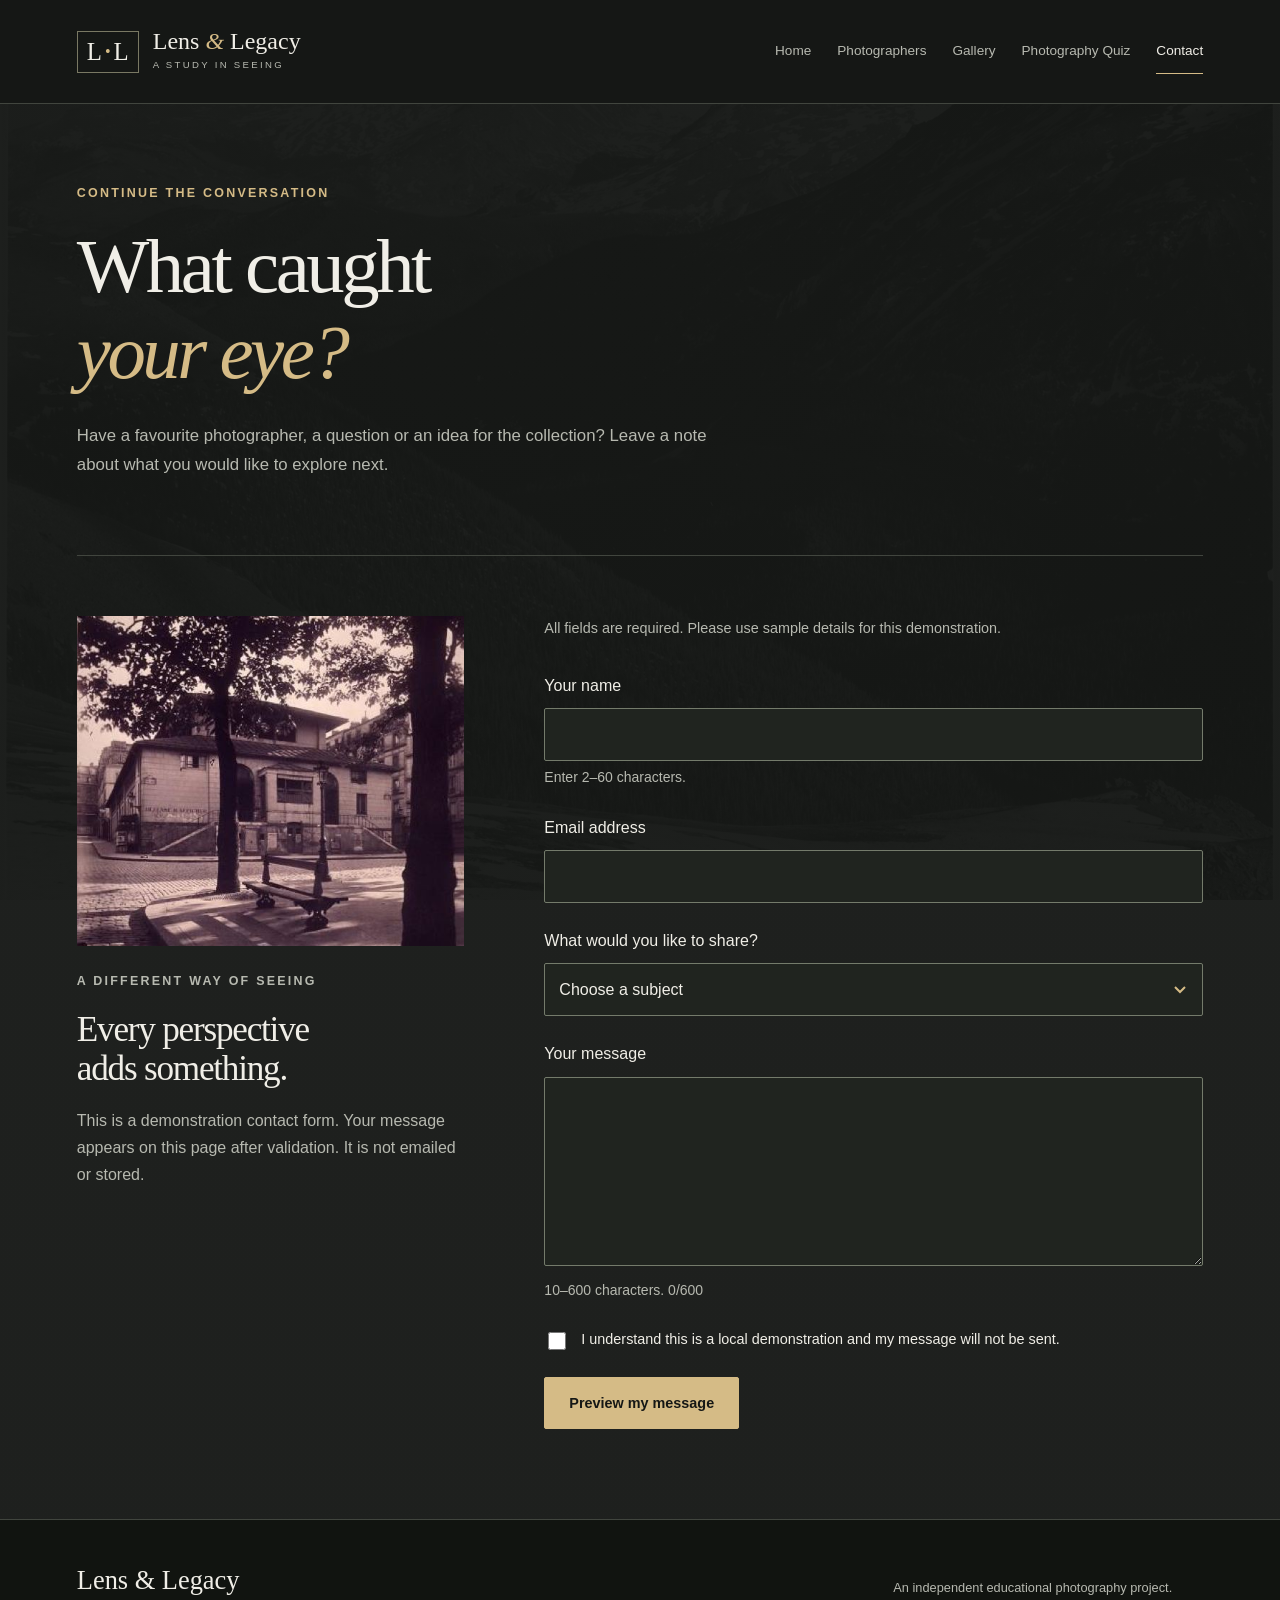
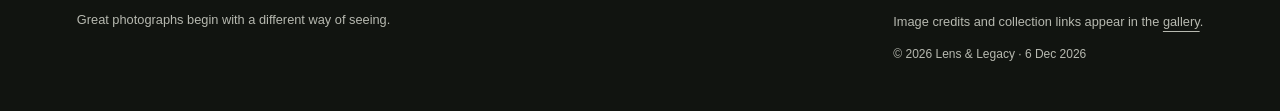
==== contact.html @ 567e3548 "Create working photography website version 1" ====
<!DOCTYPE html>
<html lang="en">
<head>
  <meta charset="UTF-8">
  <meta name="viewport" content="width=device-width, initial-scale=1.0">
  <meta name="description" content="Discover six influential photographers, explore their work and learn to look more closely with Lens and Legacy.">
  <title>Contact | Lens &amp; Legacy</title>
  <link rel="icon" href="images/favicon.svg" type="image/svg+xml">
  <link rel="stylesheet" href="css/styles.css">
  <script src="js/jquery-3.7.1.min.js" defer></script>
  <script src="js/script.js" defer></script>
</head>
<body>
<a class="skip-link" href="#main">Skip to main content</a>
<header class="site-header">
  <a class="brand" href="index.html" aria-label="Lens and Legacy home"><span class="brand-symbol" aria-hidden="true">L<span>•</span>L</span><span>Lens <i>&amp;</i> Legacy<small>A STUDY IN SEEING</small></span></a>
  <button class="menu-toggle" type="button" aria-expanded="false" aria-controls="navigation">Menu</button>
  <nav id="navigation" aria-label="Main navigation"><a href="index.html">Home</a><a href="photographers.html">Photographers</a><a href="gallery.html">Gallery</a><a href="quiz.html">Photography Quiz</a><a href="contact.html" class="active" aria-current="page">Contact</a></nav>
</header>
<main id="main"><section class="page-intro wrap"><p class="eyebrow">CONTINUE THE CONVERSATION</p><h1>What caught<br><em>your eye?</em></h1><p>Have a favourite photographer, a question or an idea for the collection? Leave a note about what you would like to explore next.</p></section><section class="wrap contact-layout"><aside class="contact-note"><img src="images/atget.jpg" alt="Historic buildings in Atget's photograph of the Marché des Patriarches" loading="lazy"><p class="eyebrow">A DIFFERENT WAY OF SEEING</p><h2>Every perspective<br>adds something.</h2><p>This is a demonstration contact form. Your message appears on this page after validation. It is not emailed or stored.</p></aside><div><form id="contact-form" novalidate><p class="form-note">All fields are required. Please use sample details for this demonstration.</p>
<div class="form-field"><label for="name">Your name</label><input id="name" name="name" type="text" autocomplete="name" maxlength="60" aria-describedby="name-help name-error" required><small id="name-help">Enter 2–60 characters.</small><span id="name-error" class="error"></span></div>
<div class="form-field"><label for="email">Email address</label><input id="email" name="email" type="email" autocomplete="email" maxlength="100" aria-describedby="email-error" required><span id="email-error" class="error"></span></div>
<div class="form-field"><label for="subject">What would you like to share?</label><select id="subject" name="subject" aria-describedby="subject-error" required><option value="">Choose a subject</option><option>Suggest a photographer</option><option>Ask about a photograph</option><option>Share feedback</option></select><span id="subject-error" class="error"></span></div>
<div class="form-field"><label for="message">Your message</label><textarea id="message" name="message" rows="6" maxlength="600" aria-describedby="message-help message-error" required></textarea><small id="message-help">10–600 characters. <span id="character-count">0</span>/600</small><span id="message-error" class="error"></span></div>
<div class="form-field"><label class="check-label"><input type="checkbox" id="consent" aria-describedby="consent-error" required> I understand this is a local demonstration and my message will not be sent.</label><span id="consent-error" class="error"></span></div>
<p id="contact-status" class="error" role="alert"></p><button class="button" type="submit">Preview my message</button></form><section id="contact-result" class="result-panel" tabindex="-1" aria-label="Message confirmation" hidden><p class="eyebrow">MESSAGE PREVIEW</p><h2>Thank you, <span id="result-name"></span>.</h2><p>Your details passed the form checks. This preview is visible only on this page; nothing has been sent.</p><dl><dt>Email</dt><dd id="result-email"></dd><dt>Subject</dt><dd id="result-subject"></dd><dt>Message</dt><dd id="result-message"></dd></dl><button id="edit-message" class="secondary-button" type="button">Edit my message</button></section></div></section></main>
<footer class="site-footer">
 <div><a class="footer-brand" href="index.html">Lens &amp; Legacy</a><p>Great photographs begin with a different way of seeing.</p></div>
 <div><p>An independent educational photography project.</p><p>Image credits and collection links appear in the <a href="gallery.html#credits">gallery</a>.</p><small>© 2026 Lens &amp; Legacy · <span id="current-date"></span></small></div>
</footer>
<noscript><p class="notice">Enable JavaScript to use gallery filters, the quiz and the contact form. Photographer biographies remain available below each profile.</p></noscript>
</body>
</html>
---- css/styles.css ----
/* Shared page foundations */
:root { --background:#151715; --panel:#1e211e; --text:#f0eee7; --muted:#b7b9b0; --gold:#d5bb86; --line:#41453e; }
* { box-sizing:border-box; }
html { scroll-behavior:smooth; scroll-padding-top:110px; }
body { margin:0; background:linear-gradient(#151715f5,#151715f5),url('../images/adams.jpg') center/cover fixed; color:var(--text); font:16px/1.7 Arial,Helvetica,sans-serif; }
a { color:inherit; text-underline-offset:5px; }
button,input,select,textarea { font:inherit; }
button,a,input,select,textarea { -webkit-tap-highlight-color:transparent; }
button { cursor:pointer; }
button:disabled { cursor:default; }
img { display:block; max-width:100%; }
h1,h2,h3,p,figure { margin:0; }
h1,h2,h3 { font-family:Georgia,'Times New Roman',serif; font-weight:400; line-height:1.12; }
h1 { font-size:clamp(3.1rem,6vw,6.2rem); letter-spacing:-.045em; }
h2 { font-size:clamp(2rem,3.2vw,3.2rem); letter-spacing:-.035em; }
h3 { font-size:1.8rem; }
em { font-weight:400; color:var(--gold); }
p { margin-bottom:1rem; }
.wrap { width:min(1240px,88%); margin-inline:auto; }
.section { padding:80px 0; }
.eyebrow { color:var(--gold); font-size:.78rem; letter-spacing:.18em; line-height:1.6; font-weight:bold; text-transform:uppercase; }
.muted,small,figcaption { color:var(--muted); }
small { font-size:.875rem; }
.skip-link { position:fixed; left:16px; top:-90px; background:var(--gold); color:#111; padding:12px 20px; z-index:100; }
.skip-link:focus { top:12px; }
:focus-visible { outline:3px solid var(--gold); outline-offset:5px; }
.button,.secondary-button { display:inline-block; padding:13px 24px; border:1px solid var(--gold); border-radius:2px; background:var(--gold); color:#151715; text-decoration:none; font-size:.9rem; font-weight:bold; transition:background .2s,transform .2s; }
.button:hover { background:#e7cfa3; transform:translateY(-2px); }
.secondary-button { background:transparent; color:var(--text); border-color:#777d70; }
.secondary-button:hover { background:#32372e; }
.button-row { display:flex; align-items:center; flex-wrap:wrap; gap:25px; margin-top:26px; }
.text-link,.text-button { font-size:.9rem; color:var(--text); text-decoration:underline; text-underline-offset:7px; }
.text-button { border:0; padding:5px 0; background:transparent; }
.text-link:hover,.text-button:hover { color:var(--gold); }
.notice { padding:24px; background:var(--panel); }
[hidden] { display:none !important; }
/* Header and consistent navigation */
.site-header { display:flex; align-items:center; justify-content:space-between; gap:24px; min-height:104px; padding:20px 6%; border-bottom:1px solid var(--line); background:#151715; }
.brand { display:flex; align-items:center; gap:14px; text-decoration:none; font:1.5rem Georgia,serif; white-space:nowrap; }
.brand i { color:var(--gold); }
.brand small { display:block; font: .6rem/2 Arial,sans-serif; letter-spacing:.24em; }
.brand-symbol { display:flex; align-items:center; font-size:1.55rem; border:1px solid #797863; padding:6px 9px; }
.brand-symbol span { color:var(--gold); font-size:1rem; padding:0 3px; }
nav { display:flex; gap:26px; align-items:center; }
nav a { color:var(--muted); font-size:.85rem; text-decoration:none; padding:10px 0; border-bottom:1px solid transparent; }
nav a:hover,nav a.active { color:var(--text); border-bottom-color:var(--gold); }
.menu-toggle { display:none; border:1px solid var(--line); color:var(--text); background:transparent; padding:8px 14px; }
/* Home exhibition hero */
.hero { min-height:660px; height:calc(100vh - 104px); max-height:900px; position:relative; display:flex; align-items:center; overflow:hidden; }
.hero-image { position:absolute; inset:0; background:linear-gradient(90deg,rgba(9,14,11,.88),rgba(9,14,11,.35) 65%,rgba(9,14,11,.08)),linear-gradient(0deg,#101610,transparent 45%),url('../images/adams.jpg') center 49%/cover; }
.hero-copy { position:relative; width:88%; max-width:1240px; margin:auto; padding:65px 0 100px; }
.hero-copy h1 { margin:24px 0; max-width:880px; text-shadow:0 2px 20px #0005; }
.hero-copy>p:not(.eyebrow) { color:#d8dbd2; font-size:1.02rem; }
.hero-caption { position:absolute; bottom:28px; left:6%; right:6%; display:flex; gap:20px; align-items:center; border-top:1px solid #a3ac9270; padding-top:18px; color:#d9ded3; font-size:.75rem; }
.hero-caption span:first-child { letter-spacing:.15em; }
.hero-caption a { margin-left:auto; }
.intro-strip { display:grid; grid-template-columns:1fr 1.5fr 1.45fr; gap:40px; padding:70px 0; border-bottom:1px solid var(--line); align-items:start; }
.intro-strip h2 { font-size:2.3rem; }
.intro-strip>p:last-child { color:var(--muted); margin:0; }
.section-heading { display:flex; align-items:end; justify-content:space-between; gap:25px; margin-bottom:38px; }
.section-heading h2 { font-size:2.6rem; }
.feature-grid { display:grid; grid-template-columns:repeat(3,1fr); gap:28px; }
.feature-card { text-decoration:none; }
.image-frame { overflow:hidden; background:#0b0c0b; margin-bottom:22px; }
.feature-card img { width:100%; height:360px; object-fit:cover; transition:transform .6s; }
.feature-card:hover img { transform:scale(1.035); }
.feature-card h3 { margin-bottom:12px; }
.feature-card p:not(.eyebrow) { color:var(--muted); }
.card-link { font-size:.84rem; border-bottom:1px solid #827454; padding-bottom:5px; }
.learning-banner { display:flex; justify-content:space-between; align-items:center; gap:30px; padding:48px; background:var(--panel); border-top:1px solid #7a7059; margin-bottom:90px; }
.learning-banner h2 { margin-bottom:15px; }
.learning-banner p:last-child { color:var(--muted); margin-bottom:0; }
.learning-banner .button { flex-shrink:0; }
/* Page introductions and biographies */
.page-intro { padding:80px 0 60px; border-bottom:1px solid var(--line); }
.page-intro h1 { margin:20px 0 26px; }
.page-intro>p:last-child { max-width:650px; color:var(--muted); font-size:1.05rem; }
.profiles { padding-bottom:60px; }
.profile { display:grid; grid-template-columns: .9fr 1.1fr; gap:70px; padding:70px 0; border-bottom:1px solid var(--line); scroll-margin-top:20px; }
.profile:nth-child(even) figure { order:2; }
.profile figure img { width:100%; height:460px; object-fit:contain; background:#101210; }
figcaption { font-size:.85rem; padding-top:12px; }
.profile-copy h2 { margin:15px 0 20px; }
.profile-copy>p:not(.eyebrow) { color:var(--muted); }
.profile-copy .standfirst { color:var(--text) !important; font-size:1.2rem; }
.story-details { margin-top:22px; padding:22px 0 0; border-top:1px solid var(--line); }
.story-details h3 { font-size:1.35rem; margin-bottom:12px; color:var(--gold); }
.story-details p { color:var(--muted); }
.story-details a { font-size:.8rem; }
/* Gallery and full photograph viewer */
.gallery-section { padding-top:36px; }
.filter-bar { display:flex; gap:12px; flex-wrap:wrap; margin-bottom:16px; }
.filter-button { background:transparent; color:var(--muted); border:1px solid #666d60; padding:8px 21px; border-radius:2px; font-size:.9rem; }
.filter-button.selected,.filter-button:hover { background:var(--gold); border-color:var(--gold); color:#111; }
#gallery-status { font-size:.85rem; }
.gallery-grid { display:grid; grid-template-columns:repeat(3,1fr); gap:45px 28px; margin-top:28px; }
.gallery-open { position:relative; width:100%; border:0; padding:0; background:#0c0e0c; overflow:hidden; }
.gallery-open img { width:100%; height:360px; object-fit:cover; transition:transform .5s; }
.gallery-open span { position:absolute; bottom:16px; left:16px; background:#131713e8; color:var(--text); padding:6px 12px; font-size:.8rem; }
.gallery-open:hover img { transform:scale(1.04); }
.gallery-item h2 { font-size:1.55rem; margin-bottom:10px; }
.gallery-item figcaption p { margin-bottom:8px; }
.credits { max-width:900px; margin-top:70px; border-top:1px solid var(--line); }
.credits h2 { margin-bottom:20px; }
.credits p,.credits li { color:var(--muted); font-size:.9rem; }
.credits li { padding-bottom:12px; }
dialog { background:#161916; color:var(--text); border:1px solid #737767; width:min(1100px,95vw); max-height:95vh; padding:22px; }
dialog::backdrop { background:#000e; }
.viewer-top { display:flex; justify-content:space-between; align-items:center; }
.viewer-top p { margin:0; color:var(--muted); font-size:.85rem; }
dialog button { background:transparent; color:var(--text); border:1px solid var(--line); padding:7px 15px; font-size:.85rem; }
#viewer-image { width:100%; height:65vh; object-fit:contain; margin:18px 0; }
.viewer-bottom { display:flex; justify-content:space-between; align-items:center; gap:20px; text-align:center; }
.viewer-bottom h2 { font-size:1.35rem; }
.viewer-bottom p,.viewer-bottom a { font-size:.8rem; margin:7px 0; }
/* Forms and quiz */
.quiz-layout,.contact-layout { display:grid; grid-template-columns:1fr 1.7fr; gap:80px; padding:60px 0 90px; }
.quiz-note,.contact-note { align-self:start; }
.quiz-note { padding:30px; background:var(--panel); border-top:2px solid var(--gold); }
.quiz-note h2,.contact-note h2 { font-size:2.2rem; margin:18px 0; }
.quiz-note p,.contact-note p { color:var(--muted); }
.quiz-note a { display:block; margin-top:25px; font-size:.9rem; }
.quiz-note button { display:block; margin-top:15px; }
fieldset { border:0; padding:0 0 30px; margin:0 0 34px; border-bottom:1px solid var(--line); min-width:0; }
legend { font:1.4rem/1.4 Georgia,serif; margin-bottom:18px; width:100%; }
.question-number { display:block; font: .75rem/2 Arial,sans-serif; text-transform:uppercase; letter-spacing:.12em; color:var(--gold); margin-bottom:8px; }
.answer-option { display:flex; align-items:center; gap:13px; padding:13px 17px; margin:10px 0; border:1px solid var(--line); background:#1c201b; cursor:pointer; }
.answer-option:has(input:checked) { border-color:var(--gold); background:#333326; }
input[type=radio],input[type=checkbox] { accent-color:var(--gold); width:18px; height:18px; flex-shrink:0; }
.answer-feedback { margin-top:15px; font-size:.9rem; color:var(--gold); }
.contact-note img { height:330px; width:100%; object-fit:cover; margin-bottom:26px; }
.form-note { color:var(--muted); font-size:.9rem; padding-bottom:15px; }
.form-field { margin-bottom:24px; }
.form-field>label { display:block; margin-bottom:9px; }
input[type=text],input[type=email],select,textarea { width:100%; background:#20241f; color:var(--text); border:1px solid #747b6b; border-radius:2px; padding:12px 14px; }
select { appearance:none; background-image:url("data:image/svg+xml,%3Csvg xmlns='http://www.w3.org/2000/svg' width='16' height='12'%3E%3Cpath d='m3 3 5 5 5-5' fill='none' stroke='%23d5bb86' stroke-width='2'/%3E%3C/svg%3E"); background-position:right 14px center; background-repeat:no-repeat; padding-right:40px; }
textarea { resize:vertical; min-height:160px; }
.form-field small { display:block; margin-top:5px; }
.check-label { display:flex !important; align-items:start; gap:12px; font-size:.9rem; }
.check-label input { margin-top:5px; }
.error { display:block; color:#ffb6a6; font-size:.9rem; margin-top:6px; }
[aria-invalid=true] { border-color:#ffb6a6 !important; }
.result-panel { background:var(--panel); border:1px solid #827454; padding:30px; margin-top:30px; }
.result-panel h2 { margin-bottom:18px; }
.result-panel p { color:var(--muted); }
.score { color:var(--gold) !important; font:3.8rem Georgia,serif; }
dt { color:var(--gold); margin-top:15px; font-size:.85rem; }
dd { margin:5px 0 20px; white-space:pre-wrap; overflow-wrap:anywhere; }
.site-footer { padding:45px 6%; display:flex; justify-content:space-between; gap:40px; border-top:1px solid var(--line); background:#111410; }
.footer-brand { font:1.65rem Georgia,serif; text-decoration:none; }
.site-footer p { font-size:.8rem; color:var(--muted); margin-top:12px; margin-bottom:6px; }
.site-footer small { font-size:.75rem; }
/* Smaller screens */
@media(max-width:1000px) {
 .site-header { flex-wrap:wrap; }
 nav { gap:20px; }
 .brand { font-size:1.25rem; }
 .intro-strip { grid-template-columns:1fr 1fr; }
 .intro-strip>.eyebrow { grid-column:1/-1; }
 .profile { gap:35px; }
 .feature-card img,.gallery-open img { height:290px; }
 .quiz-layout,.contact-layout { gap:35px; }
}
@media(max-width:720px) {
 .site-header { min-height:90px; padding:18px 6%; }
 .menu-toggle { display:block; }
 nav { width:100%; flex-wrap:wrap; gap:5px 22px; }
 .js-menu nav { display:none; }
 .js-menu nav.is-open { display:flex; }
 .hero { min-height:650px; height:auto; }
 .hero-copy { padding:80px 0 150px; }
 .hero-copy h1 { font-size:3.6rem; }
 .hero-image { background-position:60% center; }
 .hero-caption { flex-wrap:wrap; gap:6px 16px; }
 .hero-caption span:nth-child(2) { width:100%; }
 .hero-caption a { margin-left:0; }
 .intro-strip,.feature-grid,.gallery-grid,.profile,.quiz-layout,.contact-layout { grid-template-columns:1fr; }
 .intro-strip { padding:45px 0; gap:20px; }
 .section { padding:50px 0; }
 .section-heading,.learning-banner { align-items:start; flex-direction:column; }
 .section-heading h2 { font-size:2.1rem; }
 .feature-grid { gap:40px; }
 .feature-card img { height:390px; }
 .learning-banner { padding:30px; margin-bottom:55px; }
 .page-intro { padding:50px 0 35px; }
 .page-intro h1 { font-size:3.2rem; }
 .profile { padding:40px 0; gap:28px; }
 .profile:nth-child(even) figure { order:0; }
 .profile figure img { height:370px; }
 .gallery-grid { gap:35px; }
 .gallery-open img { height:420px; }
 .credits { margin-top:45px; }
 .viewer-bottom { flex-wrap:wrap; }
 .viewer-bottom>div { order:-1; width:100%; }
 #viewer-image { height:52vh; }
 .quiz-layout,.contact-layout { padding:35px 0 60px; }
 .site-footer { flex-direction:column; gap:24px; }
}
@media(prefers-reduced-motion:reduce) {
 html { scroll-behavior:auto; }
 *,*::before,*::after { animation:none !important; transition:none !important; }
}
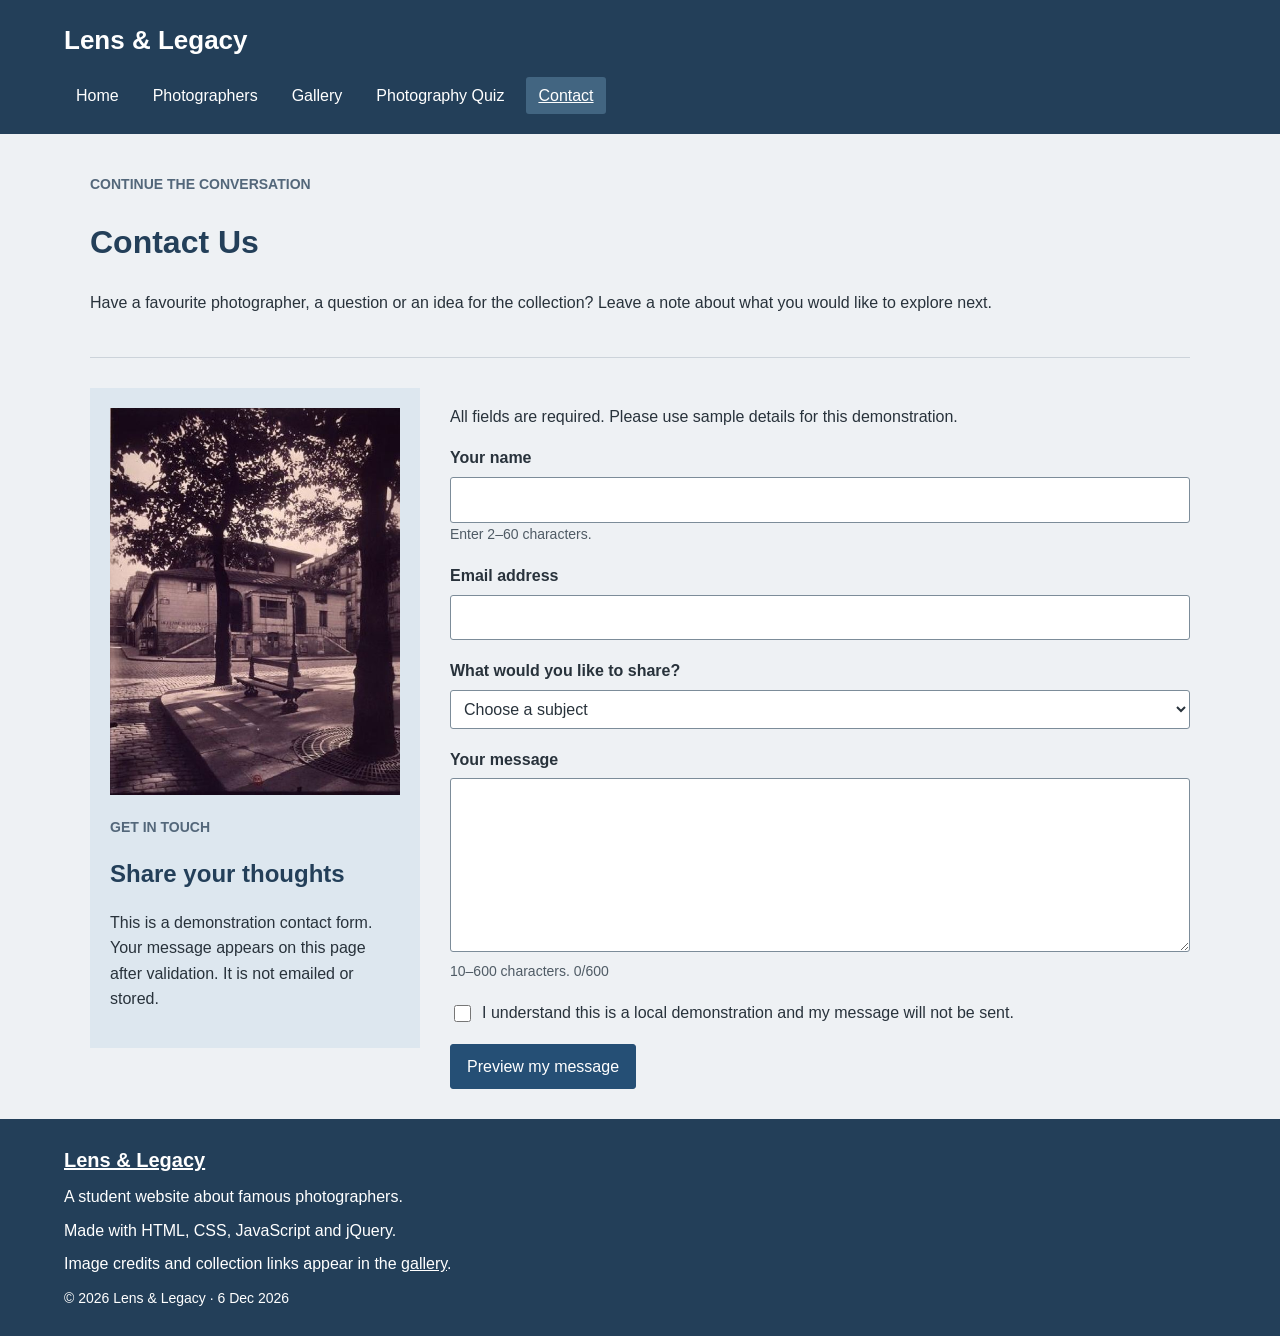
==== commit 7e361163: "Simplify layout and gallery for beginner coursework" ====
--- a/contact.html
+++ b/contact.html
@@ -13,21 +13,56 @@
 <body>
 <a class="skip-link" href="#main">Skip to main content</a>
 <header class="site-header">
-  <a class="brand" href="index.html" aria-label="Lens and Legacy home"><span class="brand-symbol" aria-hidden="true">L<span>•</span>L</span><span>Lens <i>&amp;</i> Legacy<small>A STUDY IN SEEING</small></span></a>
-  <button class="menu-toggle" type="button" aria-expanded="false" aria-controls="navigation">Menu</button>
+  <a class="brand" href="index.html" aria-label="Lens and Legacy home"><span>Lens <i>&amp;</i> Legacy</span></a>
   <nav id="navigation" aria-label="Main navigation"><a href="index.html">Home</a><a href="photographers.html">Photographers</a><a href="gallery.html">Gallery</a><a href="quiz.html">Photography Quiz</a><a href="contact.html" class="active" aria-current="page">Contact</a></nav>
 </header>
-<main id="main"><section class="page-intro wrap"><p class="eyebrow">CONTINUE THE CONVERSATION</p><h1>What caught<br><em>your eye?</em></h1><p>Have a favourite photographer, a question or an idea for the collection? Leave a note about what you would like to explore next.</p></section><section class="wrap contact-layout"><aside class="contact-note"><img src="images/atget.jpg" alt="Historic buildings in Atget's photograph of the Marché des Patriarches" loading="lazy"><p class="eyebrow">A DIFFERENT WAY OF SEEING</p><h2>Every perspective<br>adds something.</h2><p>This is a demonstration contact form. Your message appears on this page after validation. It is not emailed or stored.</p></aside><div><form id="contact-form" novalidate><p class="form-note">All fields are required. Please use sample details for this demonstration.</p>
-<div class="form-field"><label for="name">Your name</label><input id="name" name="name" type="text" autocomplete="name" maxlength="60" aria-describedby="name-help name-error" required><small id="name-help">Enter 2–60 characters.</small><span id="name-error" class="error"></span></div>
-<div class="form-field"><label for="email">Email address</label><input id="email" name="email" type="email" autocomplete="email" maxlength="100" aria-describedby="email-error" required><span id="email-error" class="error"></span></div>
-<div class="form-field"><label for="subject">What would you like to share?</label><select id="subject" name="subject" aria-describedby="subject-error" required><option value="">Choose a subject</option><option>Suggest a photographer</option><option>Ask about a photograph</option><option>Share feedback</option></select><span id="subject-error" class="error"></span></div>
-<div class="form-field"><label for="message">Your message</label><textarea id="message" name="message" rows="6" maxlength="600" aria-describedby="message-help message-error" required></textarea><small id="message-help">10–600 characters. <span id="character-count">0</span>/600</small><span id="message-error" class="error"></span></div>
-<div class="form-field"><label class="check-label"><input type="checkbox" id="consent" aria-describedby="consent-error" required> I understand this is a local demonstration and my message will not be sent.</label><span id="consent-error" class="error"></span></div>
-<p id="contact-status" class="error" role="alert"></p><button class="button" type="submit">Preview my message</button></form><section id="contact-result" class="result-panel" tabindex="-1" aria-label="Message confirmation" hidden><p class="eyebrow">MESSAGE PREVIEW</p><h2>Thank you, <span id="result-name"></span>.</h2><p>Your details passed the form checks. This preview is visible only on this page; nothing has been sent.</p><dl><dt>Email</dt><dd id="result-email"></dd><dt>Subject</dt><dd id="result-subject"></dd><dt>Message</dt><dd id="result-message"></dd></dl><button id="edit-message" class="secondary-button" type="button">Edit my message</button></section></div></section></main>
+<main id="main">
+<section class="page-intro wrap">
+<p class="eyebrow">CONTINUE THE CONVERSATION</p>
+<h1>Contact Us</h1>
+<p>Have a favourite photographer, a question or an idea for the collection? Leave a note about what you would like to explore next.</p>
+</section>
+<section class="wrap contact-layout"><aside class="contact-note"><img src="images/atget.jpg" alt="Historic buildings in Atget's photograph of the Marché des Patriarches" loading="lazy">
+<p class="eyebrow">GET IN TOUCH</p>
+<h2>Share your thoughts</h2>
+<p>This is a demonstration contact form. Your message appears on this page after validation. It is not emailed or stored.</p></aside>
+<div>
+<form id="contact-form" novalidate>
+<p class="form-note">All fields are required. Please use sample details for this demonstration.</p>
+<div class="form-field">
+<label for="name">Your name</label><input id="name" name="name" type="text" autocomplete="name" maxlength="60" aria-describedby="name-help name-error" required><small id="name-help">Enter 2–60 characters.</small><span id="name-error" class="error"></span>
+</div>
+<div class="form-field">
+<label for="email">Email address</label><input id="email" name="email" type="email" autocomplete="email" maxlength="100" aria-describedby="email-error" required><span id="email-error" class="error"></span>
+</div>
+<div class="form-field">
+<label for="subject">What would you like to share?</label><select id="subject" name="subject" aria-describedby="subject-error" required><option value="">Choose a subject</option><option>Suggest a photographer</option><option>Ask about a photograph</option><option>Share feedback</option></select><span id="subject-error" class="error"></span>
+</div>
+<div class="form-field">
+<label for="message">Your message</label><textarea id="message" name="message" rows="6" maxlength="600" aria-describedby="message-help message-error" required></textarea><small id="message-help">10–600 characters. <span id="character-count">0</span>/600</small><span id="message-error" class="error"></span>
+</div>
+<div class="form-field">
+<label class="check-label"><input type="checkbox" id="consent" aria-describedby="consent-error" required> I understand this is a local demonstration and my message will not be sent.</label><span id="consent-error" class="error"></span>
+</div>
+<p id="contact-status" class="error" role="alert"></p><button class="button" type="submit">Preview my message</button>
+</form>
+<section id="contact-result" class="result-panel" tabindex="-1" aria-label="Message confirmation" hidden>
+<p class="eyebrow">MESSAGE PREVIEW</p>
+<h2>Thank you, <span id="result-name"></span>.</h2>
+<p>Your details passed the form checks. This preview is visible only on this page; nothing has been sent.</p><dl><dt>Email</dt><dd id="result-email"></dd><dt>Subject</dt><dd id="result-subject"></dd><dt>Message</dt><dd id="result-message"></dd></dl><button id="edit-message" class="secondary-button" type="button">Edit my message</button>
+</section>
+</div>
+</section></main>
 <footer class="site-footer">
- <div><a class="footer-brand" href="index.html">Lens &amp; Legacy</a><p>Great photographs begin with a different way of seeing.</p></div>
- <div><p>An independent educational photography project.</p><p>Image credits and collection links appear in the <a href="gallery.html#credits">gallery</a>.</p><small>© 2026 Lens &amp; Legacy · <span id="current-date"></span></small></div>
+ <div><a class="footer-brand" href="index.html">Lens &amp; Legacy</a>
+<p>A student website about famous photographers.</p>
+</div>
+ <div>
+<p>Made with HTML, CSS, JavaScript and jQuery.</p>
+<p>Image credits and collection links appear in the <a href="gallery.html#credits">gallery</a>.</p><small>© 2026 Lens &amp; Legacy · <span id="current-date"></span></small>
+</div>
 </footer>
-<noscript><p class="notice">Enable JavaScript to use gallery filters, the quiz and the contact form. Photographer biographies remain available below each profile.</p></noscript>
+<noscript>
+<p class="notice">Enable JavaScript to use gallery filters, the quiz and the contact form. Photographer biographies remain available below each profile.</p></noscript>
 </body>
 </html>
--- a/css/styles.css
+++ b/css/styles.css
@@ -1,202 +1,452 @@
-/* Shared page foundations */
-:root { --background:#151715; --panel:#1e211e; --text:#f0eee7; --muted:#b7b9b0; --gold:#d5bb86; --line:#41453e; }
-* { box-sizing:border-box; }
-html { scroll-behavior:smooth; scroll-padding-top:110px; }
-body { margin:0; background:linear-gradient(#151715f5,#151715f5),url('../images/adams.jpg') center/cover fixed; color:var(--text); font:16px/1.7 Arial,Helvetica,sans-serif; }
-a { color:inherit; text-underline-offset:5px; }
-button,input,select,textarea { font:inherit; }
-button,a,input,select,textarea { -webkit-tap-highlight-color:transparent; }
-button { cursor:pointer; }
-button:disabled { cursor:default; }
-img { display:block; max-width:100%; }
-h1,h2,h3,p,figure { margin:0; }
-h1,h2,h3 { font-family:Georgia,'Times New Roman',serif; font-weight:400; line-height:1.12; }
-h1 { font-size:clamp(3.1rem,6vw,6.2rem); letter-spacing:-.045em; }
-h2 { font-size:clamp(2rem,3.2vw,3.2rem); letter-spacing:-.035em; }
-h3 { font-size:1.8rem; }
-em { font-weight:400; color:var(--gold); }
-p { margin-bottom:1rem; }
-.wrap { width:min(1240px,88%); margin-inline:auto; }
-.section { padding:80px 0; }
-.eyebrow { color:var(--gold); font-size:.78rem; letter-spacing:.18em; line-height:1.6; font-weight:bold; text-transform:uppercase; }
-.muted,small,figcaption { color:var(--muted); }
-small { font-size:.875rem; }
-.skip-link { position:fixed; left:16px; top:-90px; background:var(--gold); color:#111; padding:12px 20px; z-index:100; }
-.skip-link:focus { top:12px; }
-:focus-visible { outline:3px solid var(--gold); outline-offset:5px; }
-.button,.secondary-button { display:inline-block; padding:13px 24px; border:1px solid var(--gold); border-radius:2px; background:var(--gold); color:#151715; text-decoration:none; font-size:.9rem; font-weight:bold; transition:background .2s,transform .2s; }
-.button:hover { background:#e7cfa3; transform:translateY(-2px); }
-.secondary-button { background:transparent; color:var(--text); border-color:#777d70; }
-.secondary-button:hover { background:#32372e; }
-.button-row { display:flex; align-items:center; flex-wrap:wrap; gap:25px; margin-top:26px; }
-.text-link,.text-button { font-size:.9rem; color:var(--text); text-decoration:underline; text-underline-offset:7px; }
-.text-button { border:0; padding:5px 0; background:transparent; }
-.text-link:hover,.text-button:hover { color:var(--gold); }
-.notice { padding:24px; background:var(--panel); }
-[hidden] { display:none !important; }
-/* Header and consistent navigation */
-.site-header { display:flex; align-items:center; justify-content:space-between; gap:24px; min-height:104px; padding:20px 6%; border-bottom:1px solid var(--line); background:#151715; }
-.brand { display:flex; align-items:center; gap:14px; text-decoration:none; font:1.5rem Georgia,serif; white-space:nowrap; }
-.brand i { color:var(--gold); }
-.brand small { display:block; font: .6rem/2 Arial,sans-serif; letter-spacing:.24em; }
-.brand-symbol { display:flex; align-items:center; font-size:1.55rem; border:1px solid #797863; padding:6px 9px; }
-.brand-symbol span { color:var(--gold); font-size:1rem; padding:0 3px; }
-nav { display:flex; gap:26px; align-items:center; }
-nav a { color:var(--muted); font-size:.85rem; text-decoration:none; padding:10px 0; border-bottom:1px solid transparent; }
-nav a:hover,nav a.active { color:var(--text); border-bottom-color:var(--gold); }
-.menu-toggle { display:none; border:1px solid var(--line); color:var(--text); background:transparent; padding:8px 14px; }
-/* Home exhibition hero */
-.hero { min-height:660px; height:calc(100vh - 104px); max-height:900px; position:relative; display:flex; align-items:center; overflow:hidden; }
-.hero-image { position:absolute; inset:0; background:linear-gradient(90deg,rgba(9,14,11,.88),rgba(9,14,11,.35) 65%,rgba(9,14,11,.08)),linear-gradient(0deg,#101610,transparent 45%),url('../images/adams.jpg') center 49%/cover; }
-.hero-copy { position:relative; width:88%; max-width:1240px; margin:auto; padding:65px 0 100px; }
-.hero-copy h1 { margin:24px 0; max-width:880px; text-shadow:0 2px 20px #0005; }
-.hero-copy>p:not(.eyebrow) { color:#d8dbd2; font-size:1.02rem; }
-.hero-caption { position:absolute; bottom:28px; left:6%; right:6%; display:flex; gap:20px; align-items:center; border-top:1px solid #a3ac9270; padding-top:18px; color:#d9ded3; font-size:.75rem; }
-.hero-caption span:first-child { letter-spacing:.15em; }
-.hero-caption a { margin-left:auto; }
-.intro-strip { display:grid; grid-template-columns:1fr 1.5fr 1.45fr; gap:40px; padding:70px 0; border-bottom:1px solid var(--line); align-items:start; }
-.intro-strip h2 { font-size:2.3rem; }
-.intro-strip>p:last-child { color:var(--muted); margin:0; }
-.section-heading { display:flex; align-items:end; justify-content:space-between; gap:25px; margin-bottom:38px; }
-.section-heading h2 { font-size:2.6rem; }
-.feature-grid { display:grid; grid-template-columns:repeat(3,1fr); gap:28px; }
-.feature-card { text-decoration:none; }
-.image-frame { overflow:hidden; background:#0b0c0b; margin-bottom:22px; }
-.feature-card img { width:100%; height:360px; object-fit:cover; transition:transform .6s; }
-.feature-card:hover img { transform:scale(1.035); }
-.feature-card h3 { margin-bottom:12px; }
-.feature-card p:not(.eyebrow) { color:var(--muted); }
-.card-link { font-size:.84rem; border-bottom:1px solid #827454; padding-bottom:5px; }
-.learning-banner { display:flex; justify-content:space-between; align-items:center; gap:30px; padding:48px; background:var(--panel); border-top:1px solid #7a7059; margin-bottom:90px; }
-.learning-banner h2 { margin-bottom:15px; }
-.learning-banner p:last-child { color:var(--muted); margin-bottom:0; }
-.learning-banner .button { flex-shrink:0; }
-/* Page introductions and biographies */
-.page-intro { padding:80px 0 60px; border-bottom:1px solid var(--line); }
-.page-intro h1 { margin:20px 0 26px; }
-.page-intro>p:last-child { max-width:650px; color:var(--muted); font-size:1.05rem; }
-.profiles { padding-bottom:60px; }
-.profile { display:grid; grid-template-columns: .9fr 1.1fr; gap:70px; padding:70px 0; border-bottom:1px solid var(--line); scroll-margin-top:20px; }
-.profile:nth-child(even) figure { order:2; }
-.profile figure img { width:100%; height:460px; object-fit:contain; background:#101210; }
-figcaption { font-size:.85rem; padding-top:12px; }
-.profile-copy h2 { margin:15px 0 20px; }
-.profile-copy>p:not(.eyebrow) { color:var(--muted); }
-.profile-copy .standfirst { color:var(--text) !important; font-size:1.2rem; }
-.story-details { margin-top:22px; padding:22px 0 0; border-top:1px solid var(--line); }
-.story-details h3 { font-size:1.35rem; margin-bottom:12px; color:var(--gold); }
-.story-details p { color:var(--muted); }
-.story-details a { font-size:.8rem; }
-/* Gallery and full photograph viewer */
-.gallery-section { padding-top:36px; }
-.filter-bar { display:flex; gap:12px; flex-wrap:wrap; margin-bottom:16px; }
-.filter-button { background:transparent; color:var(--muted); border:1px solid #666d60; padding:8px 21px; border-radius:2px; font-size:.9rem; }
-.filter-button.selected,.filter-button:hover { background:var(--gold); border-color:var(--gold); color:#111; }
-#gallery-status { font-size:.85rem; }
-.gallery-grid { display:grid; grid-template-columns:repeat(3,1fr); gap:45px 28px; margin-top:28px; }
-.gallery-open { position:relative; width:100%; border:0; padding:0; background:#0c0e0c; overflow:hidden; }
-.gallery-open img { width:100%; height:360px; object-fit:cover; transition:transform .5s; }
-.gallery-open span { position:absolute; bottom:16px; left:16px; background:#131713e8; color:var(--text); padding:6px 12px; font-size:.8rem; }
-.gallery-open:hover img { transform:scale(1.04); }
-.gallery-item h2 { font-size:1.55rem; margin-bottom:10px; }
-.gallery-item figcaption p { margin-bottom:8px; }
-.credits { max-width:900px; margin-top:70px; border-top:1px solid var(--line); }
-.credits h2 { margin-bottom:20px; }
-.credits p,.credits li { color:var(--muted); font-size:.9rem; }
-.credits li { padding-bottom:12px; }
-dialog { background:#161916; color:var(--text); border:1px solid #737767; width:min(1100px,95vw); max-height:95vh; padding:22px; }
-dialog::backdrop { background:#000e; }
-.viewer-top { display:flex; justify-content:space-between; align-items:center; }
-.viewer-top p { margin:0; color:var(--muted); font-size:.85rem; }
-dialog button { background:transparent; color:var(--text); border:1px solid var(--line); padding:7px 15px; font-size:.85rem; }
-#viewer-image { width:100%; height:65vh; object-fit:contain; margin:18px 0; }
-.viewer-bottom { display:flex; justify-content:space-between; align-items:center; gap:20px; text-align:center; }
-.viewer-bottom h2 { font-size:1.35rem; }
-.viewer-bottom p,.viewer-bottom a { font-size:.8rem; margin:7px 0; }
+/* Basic styles used on every page */
+* {
+    box-sizing: border-box;
+}
+body {
+    margin: 0;
+    font-family: Arial, sans-serif;
+    font-size: 16px;
+    line-height: 1.6;
+    color: #28323b;
+    background: #eef1f4;
+}
+a {
+    color: #254f75;
+}
+img {
+    max-width: 100%;
+}
+h1, h2, h3 {
+    line-height: 1.3;
+    color: #233f59;
+}
+h1 {
+    font-size: 32px;
+}
+h2 {
+    font-size: 24px;
+}
+h3 {
+    font-size: 20px;
+}
+em {
+    font-style: normal;
+}
+button, input, textarea, select {
+    font: inherit;
+}
+button {
+    cursor: pointer;
+}
+button:disabled {
+    cursor: default;
+    opacity: 0.5;
+}
+.wrap {
+    width: 90%;
+    max-width: 1100px;
+    margin: 0 auto;
+}
+.section {
+    padding: 25px 0;
+}
+.eyebrow {
+    font-size: 14px;
+    font-weight: bold;
+    color: #53677a;
+}
+small, figcaption, .muted {
+    font-size: 14px;
+    color: #4f5b65;
+}
+figure {
+    margin: 0;
+}
+figcaption {
+    padding-top: 8px;
+}
+[hidden] {
+    display: none !important;
+}
+:focus-visible {
+    outline: 3px solid #a25809;
+    outline-offset: 3px;
+}
+.skip-link {
+    position: absolute;
+    top: -60px;
+    left: 10px;
+    padding: 10px;
+    background: white;
+}
+.skip-link:focus {
+    top: 10px;
+}
+/* Header and navigation */
+.site-header {
+    padding: 20px 5%;
+    background: #233f59;
+    color: white;
+}
+.brand {
+    font-size: 26px;
+    font-weight: bold;
+    color: white;
+    text-decoration: none;
+}
+.brand i {
+    font-style: normal;
+}
+nav {
+    margin-top: 15px;
+    display: flex;
+    flex-wrap: wrap;
+    gap: 10px;
+}
+nav a {
+    color: white;
+    padding: 6px 12px;
+    text-decoration: none;
+    border-radius: 3px;
+}
+nav a:hover, nav a.active {
+    background: #426581;
+    text-decoration: underline;
+}
+/* Homepage */
+.hero {
+    display: flex;
+    align-items: center;
+    gap: 30px;
+    margin-top: 25px;
+    padding: 25px;
+    background: white;
+    border: 1px solid #ccd3da;
+}
+.hero-copy, .hero figure {
+    flex: 1;
+}
+.hero img {
+    width: 100%;
+    display: block;
+}
+.button, .secondary-button {
+    display: inline-block;
+    padding: 9px 16px;
+    border: 1px solid #254f75;
+    border-radius: 3px;
+    background: #254f75;
+    color: white;
+    text-decoration: none;
+}
+.button:hover, .secondary-button:hover {
+    background: #18364f;
+}
+.secondary-button {
+    background: white;
+    color: #254f75;
+}
+.secondary-button:hover {
+    color: white;
+}
+.button-row {
+    display: flex;
+    gap: 15px;
+    align-items: center;
+    flex-wrap: wrap;
+}
+.intro-strip {
+    padding: 20px 0;
+}
+.feature-grid, .gallery-grid {
+    display: flex;
+    flex-wrap: wrap;
+    gap: 20px;
+}
+.feature-card, .gallery-item {
+    width: calc((100% - 40px) / 3);
+    background: white;
+    border: 1px solid #ccd3da;
+    padding: 15px;
+}
+.feature-card {
+    color: #28323b;
+    text-decoration: none;
+}
+.feature-card img {
+    width: 100%;
+    height: 220px;
+    object-fit: cover;
+}
+.card-link {
+    color: #254f75;
+    text-decoration: underline;
+}
+.learning-banner {
+    margin-top: 20px;
+    margin-bottom: 30px;
+    padding: 25px;
+    background: #dde7ef;
+}
+/* Photographer information */
+.page-intro {
+    padding: 25px 0;
+    border-bottom: 1px solid #ccd3da;
+}
+.profiles {
+    padding-bottom: 25px;
+}
+.profile {
+    display: flex;
+    gap: 25px;
+    margin-top: 25px;
+    padding: 25px;
+    background: white;
+    border: 1px solid #ccd3da;
+}
+.profile figure {
+    width: 35%;
+}
+.profile figure img {
+    width: 100%;
+    height: 300px;
+    object-fit: contain;
+    background: #e5e8eb;
+}
+.profile-copy {
+    flex: 1;
+}
+.profile-copy h2 {
+    margin-top: 5px;
+}
+.text-button {
+    padding: 5px 0;
+    border: none;
+    background: none;
+    color: #254f75;
+    text-decoration: underline;
+}
+.story-details {
+    margin-top: 15px;
+    padding-top: 5px;
+    border-top: 1px solid #ccd3da;
+}
+/* Gallery filters and a simple on-page picture preview */
+.gallery-section {
+    padding-top: 25px;
+}
+.filter-bar {
+    display: flex;
+    flex-wrap: wrap;
+    gap: 10px;
+}
+.filter-button {
+    padding: 7px 14px;
+    background: white;
+    color: #254f75;
+    border: 1px solid #254f75;
+    border-radius: 3px;
+}
+.filter-button.selected, .filter-button:hover {
+    background: #254f75;
+    color: white;
+}
+.gallery-open {
+    width: 100%;
+    padding: 0;
+    background: white;
+    border: none;
+    color: #254f75;
+}
+.gallery-open img {
+    width: 100%;
+    height: 250px;
+    object-fit: cover;
+}
+.gallery-open span {
+    display: block;
+    padding: 5px;
+    text-decoration: underline;
+}
+.gallery-item h2 {
+    font-size: 19px;
+}
+.gallery-preview {
+    background: white;
+    padding: 20px;
+    margin-bottom: 25px;
+    border: 1px solid #9cabb8;
+}
+.viewer-top, .viewer-bottom {
+    display: flex;
+    gap: 15px;
+    justify-content: space-between;
+    align-items: center;
+}
+.viewer-top button, .viewer-bottom button {
+    padding: 6px 12px;
+}
+.viewer-bottom {
+    text-align: center;
+}
+#viewer-image {
+    display: block;
+    width: 100%;
+    height: 430px;
+    object-fit: contain;
+    margin: 15px 0;
+    background: #e5e8eb;
+}
+.credits {
+    margin-top: 30px;
+    border-top: 1px solid #ccd3da;
+    overflow-wrap: anywhere;
+}
+.credits li {
+    margin-bottom: 12px;
+}
 /* Forms and quiz */
-.quiz-layout,.contact-layout { display:grid; grid-template-columns:1fr 1.7fr; gap:80px; padding:60px 0 90px; }
-.quiz-note,.contact-note { align-self:start; }
-.quiz-note { padding:30px; background:var(--panel); border-top:2px solid var(--gold); }
-.quiz-note h2,.contact-note h2 { font-size:2.2rem; margin:18px 0; }
-.quiz-note p,.contact-note p { color:var(--muted); }
-.quiz-note a { display:block; margin-top:25px; font-size:.9rem; }
-.quiz-note button { display:block; margin-top:15px; }
-fieldset { border:0; padding:0 0 30px; margin:0 0 34px; border-bottom:1px solid var(--line); min-width:0; }
-legend { font:1.4rem/1.4 Georgia,serif; margin-bottom:18px; width:100%; }
-.question-number { display:block; font: .75rem/2 Arial,sans-serif; text-transform:uppercase; letter-spacing:.12em; color:var(--gold); margin-bottom:8px; }
-.answer-option { display:flex; align-items:center; gap:13px; padding:13px 17px; margin:10px 0; border:1px solid var(--line); background:#1c201b; cursor:pointer; }
-.answer-option:has(input:checked) { border-color:var(--gold); background:#333326; }
-input[type=radio],input[type=checkbox] { accent-color:var(--gold); width:18px; height:18px; flex-shrink:0; }
-.answer-feedback { margin-top:15px; font-size:.9rem; color:var(--gold); }
-.contact-note img { height:330px; width:100%; object-fit:cover; margin-bottom:26px; }
-.form-note { color:var(--muted); font-size:.9rem; padding-bottom:15px; }
-.form-field { margin-bottom:24px; }
-.form-field>label { display:block; margin-bottom:9px; }
-input[type=text],input[type=email],select,textarea { width:100%; background:#20241f; color:var(--text); border:1px solid #747b6b; border-radius:2px; padding:12px 14px; }
-select { appearance:none; background-image:url("data:image/svg+xml,%3Csvg xmlns='http://www.w3.org/2000/svg' width='16' height='12'%3E%3Cpath d='m3 3 5 5 5-5' fill='none' stroke='%23d5bb86' stroke-width='2'/%3E%3C/svg%3E"); background-position:right 14px center; background-repeat:no-repeat; padding-right:40px; }
-textarea { resize:vertical; min-height:160px; }
-.form-field small { display:block; margin-top:5px; }
-.check-label { display:flex !important; align-items:start; gap:12px; font-size:.9rem; }
-.check-label input { margin-top:5px; }
-.error { display:block; color:#ffb6a6; font-size:.9rem; margin-top:6px; }
-[aria-invalid=true] { border-color:#ffb6a6 !important; }
-.result-panel { background:var(--panel); border:1px solid #827454; padding:30px; margin-top:30px; }
-.result-panel h2 { margin-bottom:18px; }
-.result-panel p { color:var(--muted); }
-.score { color:var(--gold) !important; font:3.8rem Georgia,serif; }
-dt { color:var(--gold); margin-top:15px; font-size:.85rem; }
-dd { margin:5px 0 20px; white-space:pre-wrap; overflow-wrap:anywhere; }
-.site-footer { padding:45px 6%; display:flex; justify-content:space-between; gap:40px; border-top:1px solid var(--line); background:#111410; }
-.footer-brand { font:1.65rem Georgia,serif; text-decoration:none; }
-.site-footer p { font-size:.8rem; color:var(--muted); margin-top:12px; margin-bottom:6px; }
-.site-footer small { font-size:.75rem; }
-/* Smaller screens */
-@media(max-width:1000px) {
- .site-header { flex-wrap:wrap; }
- nav { gap:20px; }
- .brand { font-size:1.25rem; }
- .intro-strip { grid-template-columns:1fr 1fr; }
- .intro-strip>.eyebrow { grid-column:1/-1; }
- .profile { gap:35px; }
- .feature-card img,.gallery-open img { height:290px; }
- .quiz-layout,.contact-layout { gap:35px; }
-}
-@media(max-width:720px) {
- .site-header { min-height:90px; padding:18px 6%; }
- .menu-toggle { display:block; }
- nav { width:100%; flex-wrap:wrap; gap:5px 22px; }
- .js-menu nav { display:none; }
- .js-menu nav.is-open { display:flex; }
- .hero { min-height:650px; height:auto; }
- .hero-copy { padding:80px 0 150px; }
- .hero-copy h1 { font-size:3.6rem; }
- .hero-image { background-position:60% center; }
- .hero-caption { flex-wrap:wrap; gap:6px 16px; }
- .hero-caption span:nth-child(2) { width:100%; }
- .hero-caption a { margin-left:0; }
- .intro-strip,.feature-grid,.gallery-grid,.profile,.quiz-layout,.contact-layout { grid-template-columns:1fr; }
- .intro-strip { padding:45px 0; gap:20px; }
- .section { padding:50px 0; }
- .section-heading,.learning-banner { align-items:start; flex-direction:column; }
- .section-heading h2 { font-size:2.1rem; }
- .feature-grid { gap:40px; }
- .feature-card img { height:390px; }
- .learning-banner { padding:30px; margin-bottom:55px; }
- .page-intro { padding:50px 0 35px; }
- .page-intro h1 { font-size:3.2rem; }
- .profile { padding:40px 0; gap:28px; }
- .profile:nth-child(even) figure { order:0; }
- .profile figure img { height:370px; }
- .gallery-grid { gap:35px; }
- .gallery-open img { height:420px; }
- .credits { margin-top:45px; }
- .viewer-bottom { flex-wrap:wrap; }
- .viewer-bottom>div { order:-1; width:100%; }
- #viewer-image { height:52vh; }
- .quiz-layout,.contact-layout { padding:35px 0 60px; }
- .site-footer { flex-direction:column; gap:24px; }
-}
-@media(prefers-reduced-motion:reduce) {
- html { scroll-behavior:auto; }
- *,*::before,*::after { animation:none !important; transition:none !important; }
-}
+.quiz-layout, .contact-layout {
+    display: flex;
+    gap: 30px;
+    padding: 30px 0;
+}
+.quiz-note, .contact-note {
+    width: 30%;
+    align-self: flex-start;
+    padding: 20px;
+    background: #dde7ef;
+}
+.quiz-layout > div, .contact-layout > div {
+    flex: 1;
+    min-width: 0;
+}
+.quiz-note a, .quiz-note button {
+    display: block;
+    margin-top: 15px;
+}
+.contact-note img {
+    width: 100%;
+}
+fieldset {
+    margin: 0 0 22px;
+    padding: 18px;
+    background: white;
+    border: 1px solid #ccd3da;
+}
+legend {
+    font-weight: bold;
+    padding: 0 6px;
+}
+.question-number {
+    display: block;
+    font-size: 14px;
+    color: #53677a;
+}
+.answer-option {
+    display: block;
+    padding: 6px 0;
+}
+.answer-feedback {
+    color: #254f75;
+    font-weight: bold;
+}
+.form-field {
+    margin-bottom: 18px;
+}
+.form-field > label {
+    display: block;
+    margin-bottom: 6px;
+    font-weight: bold;
+}
+input[type=text], input[type=email], textarea, select {
+    width: 100%;
+    padding: 9px;
+    border: 1px solid #7c8c99;
+    border-radius: 3px;
+    background: white;
+    color: #28323b;
+}
+textarea {
+    resize: vertical;
+}
+input[type=checkbox], input[type=radio] {
+    width: 17px;
+    height: 17px;
+}
+.check-label {
+    display: flex !important;
+    gap: 8px;
+    align-items: flex-start;
+    font-weight: normal !important;
+}
+.check-label input {
+    flex-shrink: 0;
+    margin-top: 5px;
+}
+.form-field small {
+    display: block;
+}
+.error {
+    display: block;
+    color: #a42520;
+    font-size: 14px;
+    margin-top: 5px;
+}
+[aria-invalid=true] {
+    border-color: #a42520 !important;
+}
+.result-panel {
+    padding: 20px;
+    margin-top: 20px;
+    border: 1px solid #8aa38b;
+    background: #e8f1e8;
+}
+.score {
+    font-size: 30px;
+    font-weight: bold;
+}
+dt {
+    font-weight: bold;
+}
+dd {
+    margin: 5px 0 15px;
+    white-space: pre-wrap;
+    overflow-wrap: anywhere;
+}
+.site-footer {
+    padding: 25px 5%;
+    background: #233f59;
+    color: white;
+}
+.site-footer a, .site-footer small {
+    color: white;
+}
+.footer-brand {
+    font-weight: bold;
+    font-size: 20px;
+}
+.site-footer p {
+    margin: 8px 0;
+}
+.notice {
+    padding: 20px;
+}
+/* Simple phone layout */
+@media (max-width: 700px) {
+    .hero, .profile, .quiz-layout, .contact-layout {
+        flex-direction: column;
+    }
+    .profile figure, .quiz-note, .contact-note, .feature-card, .gallery-item {
+        width: 100%;
+    }
+    .viewer-bottom {
+        flex-wrap: wrap;
+    }
+    #viewer-image {
+        height: 300px;
+    }
+    h1 {
+        font-size: 28px;
+    }
+}
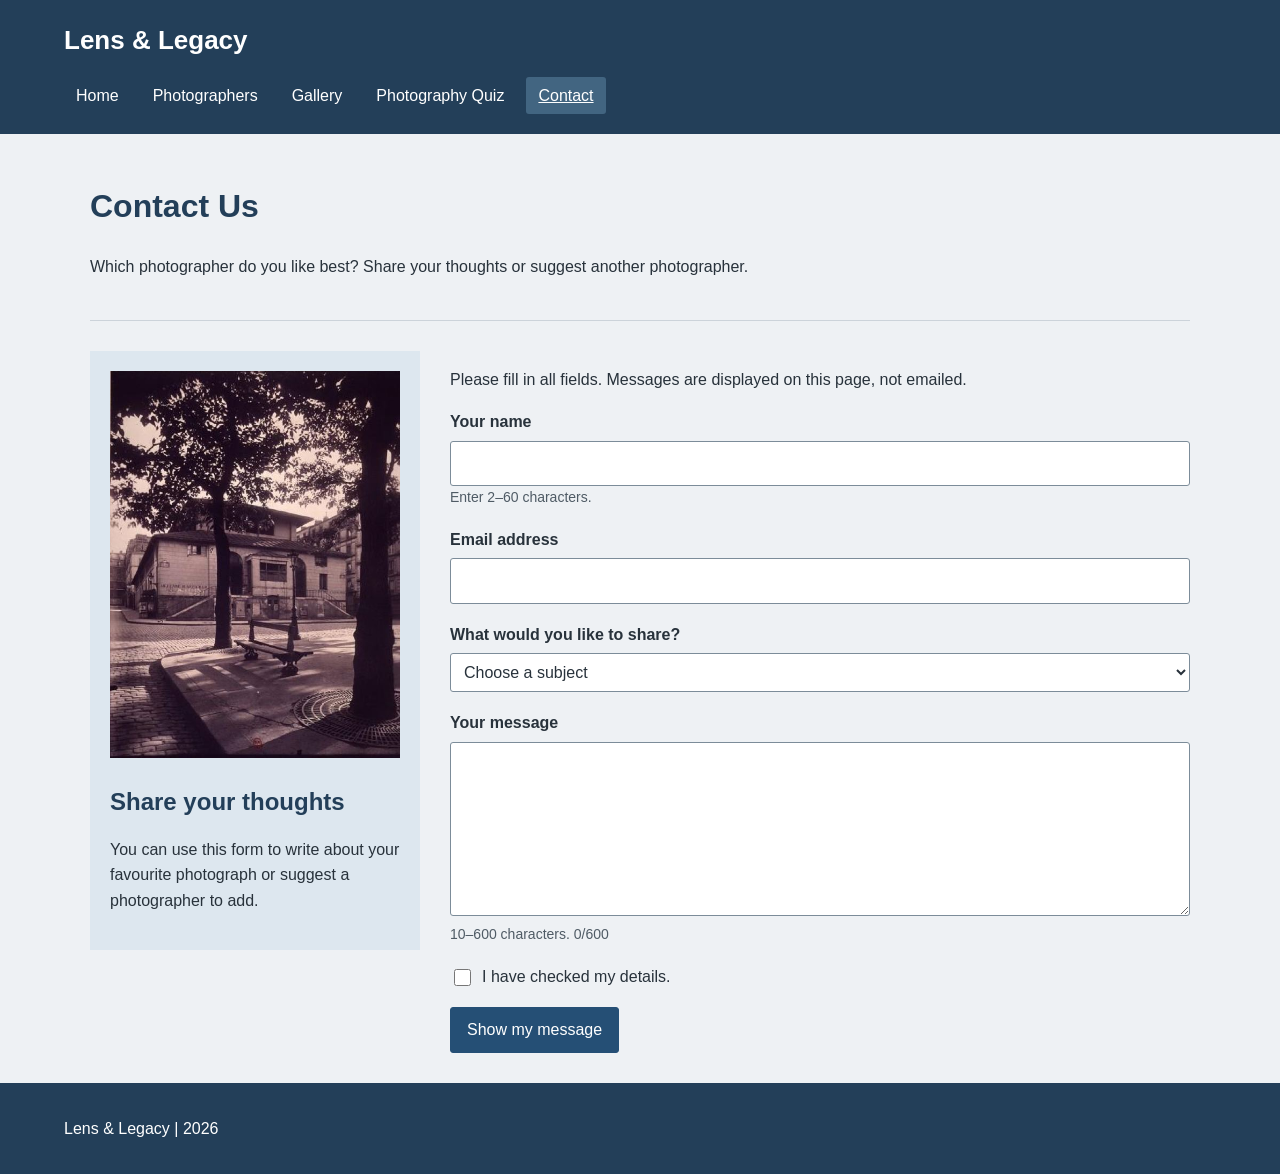
==== commit c0f9104f: "Use straightforward coursework wording and a minimal footer" ====
--- a/contact.html
+++ b/contact.html
@@ -18,17 +18,17 @@
 </header>
 <main id="main">
 <section class="page-intro wrap">
-<p class="eyebrow">CONTINUE THE CONVERSATION</p>
+
 <h1>Contact Us</h1>
-<p>Have a favourite photographer, a question or an idea for the collection? Leave a note about what you would like to explore next.</p>
+<p>Which photographer do you like best? Share your thoughts or suggest another photographer.</p>
 </section>
 <section class="wrap contact-layout"><aside class="contact-note"><img src="images/atget.jpg" alt="Historic buildings in Atget's photograph of the Marché des Patriarches" loading="lazy">
-<p class="eyebrow">GET IN TOUCH</p>
+
 <h2>Share your thoughts</h2>
-<p>This is a demonstration contact form. Your message appears on this page after validation. It is not emailed or stored.</p></aside>
+<p>You can use this form to write about your favourite photograph or suggest a photographer to add.</p></aside>
 <div>
 <form id="contact-form" novalidate>
-<p class="form-note">All fields are required. Please use sample details for this demonstration.</p>
+<p class="form-note">Please fill in all fields. Messages are displayed on this page, not emailed.</p>
 <div class="form-field">
 <label for="name">Your name</label><input id="name" name="name" type="text" autocomplete="name" maxlength="60" aria-describedby="name-help name-error" required><small id="name-help">Enter 2–60 characters.</small><span id="name-error" class="error"></span>
 </div>
@@ -42,27 +42,20 @@
 <label for="message">Your message</label><textarea id="message" name="message" rows="6" maxlength="600" aria-describedby="message-help message-error" required></textarea><small id="message-help">10–600 characters. <span id="character-count">0</span>/600</small><span id="message-error" class="error"></span>
 </div>
 <div class="form-field">
-<label class="check-label"><input type="checkbox" id="consent" aria-describedby="consent-error" required> I understand this is a local demonstration and my message will not be sent.</label><span id="consent-error" class="error"></span>
+<label class="check-label"><input type="checkbox" id="consent" aria-describedby="consent-error" required> I have checked my details.</label><span id="consent-error" class="error"></span>
 </div>
-<p id="contact-status" class="error" role="alert"></p><button class="button" type="submit">Preview my message</button>
+<p id="contact-status" class="error" role="alert"></p><button class="button" type="submit">Show my message</button>
 </form>
-<section id="contact-result" class="result-panel" tabindex="-1" aria-label="Message confirmation" hidden>
-<p class="eyebrow">MESSAGE PREVIEW</p>
+<section id="contact-result" class="result-panel" tabindex="-1" aria-label="Your message" hidden>
+
 <h2>Thank you, <span id="result-name"></span>.</h2>
-<p>Your details passed the form checks. This preview is visible only on this page; nothing has been sent.</p><dl><dt>Email</dt><dd id="result-email"></dd><dt>Subject</dt><dd id="result-subject"></dd><dt>Message</dt><dd id="result-message"></dd></dl><button id="edit-message" class="secondary-button" type="button">Edit my message</button>
+<p>Here is the message you entered.</p><dl><dt>Email</dt><dd id="result-email"></dd><dt>Subject</dt><dd id="result-subject"></dd><dt>Message</dt><dd id="result-message"></dd></dl><button id="edit-message" class="secondary-button" type="button">Edit my message</button>
 </section>
 </div>
 </section></main>
 <footer class="site-footer">
- <div><a class="footer-brand" href="index.html">Lens &amp; Legacy</a>
-<p>A student website about famous photographers.</p>
-</div>
- <div>
-<p>Made with HTML, CSS, JavaScript and jQuery.</p>
-<p>Image credits and collection links appear in the <a href="gallery.html#credits">gallery</a>.</p><small>© 2026 Lens &amp; Legacy · <span id="current-date"></span></small>
-</div>
+  <p>Lens &amp; Legacy | 2026</p>
 </footer>
-<noscript>
-<p class="notice">Enable JavaScript to use gallery filters, the quiz and the contact form. Photographer biographies remain available below each profile.</p></noscript>
+
 </body>
 </html>
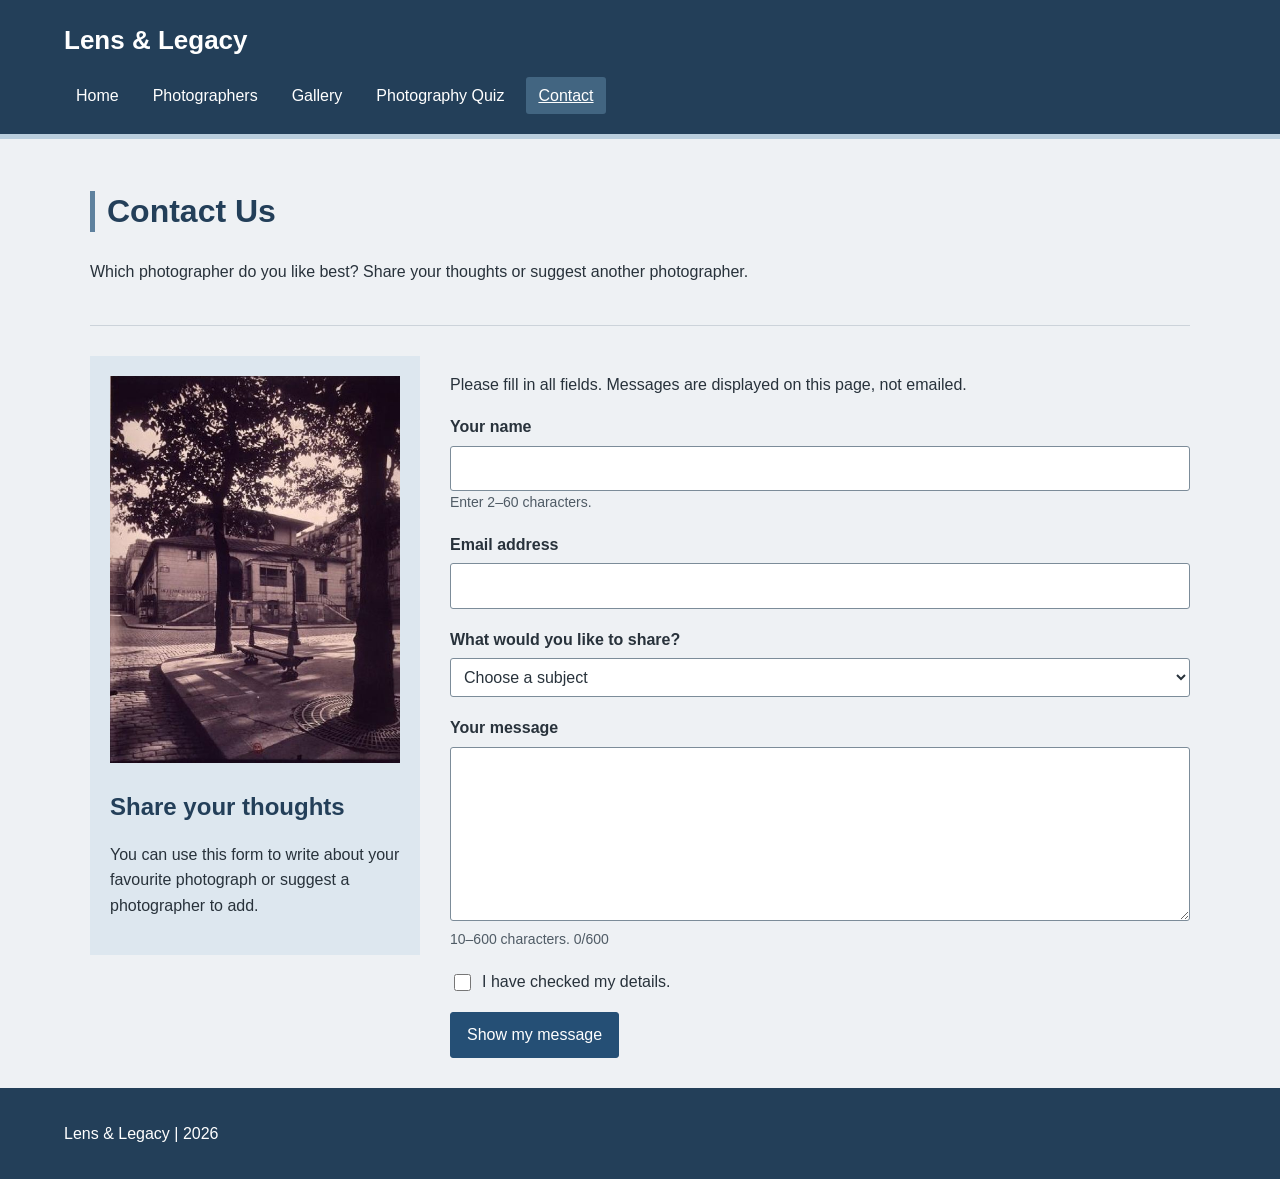
==== commit 6ce819b6: "Expand photographer collection and improve coursework styles" ====
--- a/contact.html
+++ b/contact.html
@@ -1,21 +1,26 @@
 <!DOCTYPE html>
 <html lang="en">
+<!-- Page module assigned to: Gao Qianchen
+     Scope: Contact form, input guidance, error messages and message display. -->
 <head>
   <meta charset="UTF-8">
   <meta name="viewport" content="width=device-width, initial-scale=1.0">
-  <meta name="description" content="Discover six influential photographers, explore their work and learn to look more closely with Lens and Legacy.">
+  <meta name="description" content="Discover nine influential photographers, explore their work and learn to look more closely with Lens and Legacy.">
   <title>Contact | Lens &amp; Legacy</title>
-  <link rel="icon" href="images/favicon.svg" type="image/svg+xml">
+  <link rel="icon" href="images/favicon.png" type="image/png">
   <link rel="stylesheet" href="css/styles.css">
   <script src="js/jquery-3.7.1.min.js" defer></script>
   <script src="js/script.js" defer></script>
 </head>
 <body>
 <a class="skip-link" href="#main">Skip to main content</a>
+<!-- Shared navigation assigned to: Xu Jiale. -->
 <header class="site-header">
   <a class="brand" href="index.html" aria-label="Lens and Legacy home"><span>Lens <i>&amp;</i> Legacy</span></a>
   <nav id="navigation" aria-label="Main navigation"><a href="index.html">Home</a><a href="photographers.html">Photographers</a><a href="gallery.html">Gallery</a><a href="quiz.html">Photography Quiz</a><a href="contact.html" class="active" aria-current="page">Contact</a></nav>
 </header>
+<!-- Main content assigned to: Gao Qianchen. -->
+<!-- 填写资料后先检查，再显示留言 -->
 <main id="main">
 <section class="page-intro wrap">
 
@@ -53,6 +58,7 @@
 </section>
 </div>
 </section></main>
+<!-- Shared footer assigned to: Xu Jiale. -->
 <footer class="site-footer">
   <p>Lens &amp; Legacy | 2026</p>
 </footer>
--- a/css/styles.css
+++ b/css/styles.css
@@ -1,7 +1,9 @@
-/* Basic styles used on every page */
+/* Assigned to: Xu Jiale
+   Shared colours, fonts, spacing and keyboard focus styles. */
 * {
     box-sizing: border-box;
 }
+/* 整个网站的字体和底色 */
 body {
     margin: 0;
     font-family: Arial, sans-serif;
@@ -68,7 +70,7 @@
 [hidden] {
     display: none !important;
 }
-:focus-visible {
+:focus {
     outline: 3px solid #a25809;
     outline-offset: 3px;
 }
@@ -82,7 +84,8 @@
 .skip-link:focus {
     top: 10px;
 }
-/* Header and navigation */
+/* Assigned to: Xu Jiale
+   Header and navigation styles. */
 .site-header {
     padding: 20px 5%;
     background: #233f59;
@@ -113,7 +116,8 @@
     background: #426581;
     text-decoration: underline;
 }
-/* Homepage */
+/* Assigned to: Xu Jiale
+   Home page layout and featured photographer cards. */
 .hero {
     display: flex;
     align-items: center;
@@ -164,7 +168,7 @@
     gap: 20px;
 }
 .feature-card, .gallery-item {
-    width: calc((100% - 40px) / 3);
+    width: 30%;
     background: white;
     border: 1px solid #ccd3da;
     padding: 15px;
@@ -188,7 +192,8 @@
     padding: 25px;
     background: #dde7ef;
 }
-/* Photographer information */
+/* Assigned to: Xu Jiale
+   Photographer profile and expandable story styles. */
 .page-intro {
     padding: 25px 0;
     border-bottom: 1px solid #ccd3da;
@@ -196,6 +201,7 @@
 .profiles {
     padding-bottom: 25px;
 }
+/* 摄影家图片和文字左右排列 */
 .profile {
     display: flex;
     gap: 25px;
@@ -231,7 +237,8 @@
     padding-top: 5px;
     border-top: 1px solid #ccd3da;
 }
-/* Gallery filters and a simple on-page picture preview */
+/* Assigned to: Yang Angran
+   Gallery filters, photograph cards and image preview styles. */
 .gallery-section {
     padding-top: 25px;
 }
@@ -305,7 +312,8 @@
 .credits li {
     margin-bottom: 12px;
 }
-/* Forms and quiz */
+/* Shared layout assigned to: Wei Junze and Gao Qianchen
+   Quiz and contact page columns. */
 .quiz-layout, .contact-layout {
     display: flex;
     gap: 30px;
@@ -328,6 +336,8 @@
 .contact-note img {
     width: 100%;
 }
+/* Assigned to: Wei Junze
+   Quiz question, answer and feedback styles. */
 fieldset {
     margin: 0 0 22px;
     padding: 18px;
@@ -351,6 +361,8 @@
     color: #254f75;
     font-weight: bold;
 }
+/* Assigned to: Gao Qianchen
+   Contact form fields, labels, character counter and validation errors. */
 .form-field {
     margin-bottom: 18px;
 }
@@ -396,16 +408,19 @@
 [aria-invalid=true] {
     border-color: #a42520 !important;
 }
+/* Shared result styles assigned to: Wei Junze and Gao Qianchen. */
 .result-panel {
     padding: 20px;
     margin-top: 20px;
     border: 1px solid #8aa38b;
     background: #e8f1e8;
 }
+/* Assigned to: Wei Junze - quiz score. */
 .score {
     font-size: 30px;
     font-weight: bold;
 }
+/* Assigned to: Gao Qianchen - submitted message details. */
 dt {
     font-weight: bold;
 }
@@ -414,6 +429,7 @@
     white-space: pre-wrap;
     overflow-wrap: anywhere;
 }
+/* Assigned to: Xu Jiale - shared footer. */
 .site-footer {
     padding: 25px 5%;
     background: #233f59;
@@ -432,7 +448,9 @@
 .notice {
     padding: 20px;
 }
-/* Simple phone layout */
+/* Shared phone layout assigned to: Xu Jiale
+   Each page owner checks their own page at small screen sizes. */
+/* 手机屏幕较窄时，改成上下排列 */
 @media (max-width: 700px) {
     .hero, .profile, .quiz-layout, .contact-layout {
         flex-direction: column;
@@ -450,3 +468,190 @@
         font-size: 28px;
     }
 }
+
+/* Assigned to: Xu Jiale - extra home and profile styles. */
+/* 卡片圆角、阴影和简单的悬停效果 */
+.site-header {
+    border-bottom: 5px solid #b9cddd;
+}
+.hero {
+    border-radius: 8px;
+    border-top: 4px solid #426581;
+    box-shadow: 0 3px 8px #d0d7dd;
+}
+.hero h1 {
+    margin-top: 0;
+}
+.section h2, .page-intro h1 {
+    border-left: 5px solid #5e819e;
+    padding-left: 12px;
+}
+.feature-grid {
+    justify-content: space-between;
+    row-gap: 25px;
+    margin-top: 20px;
+}
+.feature-card {
+    border-radius: 6px;
+    box-shadow: 0 2px 5px #d3dbe1;
+    transition: box-shadow 0.3s;
+}
+.feature-card:hover {
+    box-shadow: 0 5px 12px #b4c3ce;
+}
+.image-frame {
+    overflow: hidden;
+    border-radius: 4px;
+}
+.feature-card img {
+    transition: transform 0.3s;
+}
+.feature-card:hover img {
+    transform: scale(1.04);
+}
+.eyebrow {
+    display: inline-block;
+    padding: 3px 9px;
+    border-radius: 4px;
+    background: #e6eef4;
+    color: #304e67;
+}
+.profile {
+    border-radius: 6px;
+    border-left: 5px solid #7598b5;
+}
+/* 相邻的人物介绍使用不同底色 */
+.profile:nth-child(even) {
+    background: #f8fafb;
+    border-left-color: #8aa48c;
+}
+.profile figure img {
+    border: 5px solid white;
+    box-shadow: 0 2px 5px #c8d1d8;
+}
+.story-details {
+    background: #edf3f7;
+    padding: 15px;
+    border-radius: 4px;
+}
+.photographer-list {
+    gap: 8px;
+    margin: 24px 0;
+    padding: 15px;
+    background: #dfe9f0;
+    border-radius: 5px;
+}
+.photographer-list a {
+    background: white;
+    color: #254f75;
+    border: 1px solid #b8c9d7;
+}
+.photographer-list a:hover {
+    background: #254f75;
+    color: white;
+}
+.style-cards {
+    display: flex;
+    flex-wrap: wrap;
+    justify-content: space-between;
+    gap: 20px;
+}
+.style-card {
+    width: 30%;
+    padding: 20px;
+    border-radius: 6px;
+    border-top: 4px solid #7598b5;
+}
+.style-card h3 {
+    margin-top: 0;
+}
+.blue-card {
+    background: #e0ebf4;
+}
+.warm-card {
+    background: #f3eadb;
+    border-top-color: #b6935f;
+}
+.green-card {
+    background: #e3ece2;
+    border-top-color: #799775;
+}
+/* 背景图片只放在右边，文字放在左边 */
+.photo-tip {
+    padding: 25px;
+    margin-top: 20px;
+    margin-bottom: 30px;
+    border: 1px solid #b8c9d7;
+    border-radius: 6px;
+    background-color: #e5edf3;
+    background-image: url('../images/adams.jpg');
+    background-repeat: no-repeat;
+    background-position: right center;
+    background-size: 30% auto;
+}
+.photo-tip h2, .photo-tip p {
+    max-width: 65%;
+}
+.learning-banner {
+    border-radius: 6px;
+    border-left: 5px solid #7598b5;
+}
+.button, .secondary-button, nav a {
+    transition: background-color 0.2s;
+}
+
+/* Assigned to: Yang Angran - gallery image and filter styles. */
+.gallery-grid {
+    justify-content: space-between;
+}
+.gallery-item {
+    border-radius: 6px;
+    border-bottom: 4px solid #7598b5;
+}
+.gallery-item:nth-child(even) {
+    border-bottom-color: #8aa48c;
+}
+.gallery-open img {
+    transition: opacity 0.3s;
+}
+.gallery-open:hover img {
+    opacity: 0.8;
+}
+.filter-button {
+    border-radius: 5px;
+    transition: background-color 0.2s;
+}
+
+/* Assigned to: Wei Junze - quiz answer styles. */
+fieldset {
+    border-radius: 6px;
+}
+.answer-option {
+    padding: 8px;
+    border-radius: 3px;
+}
+.answer-option:hover {
+    background: #e5edf3;
+}
+
+/* Assigned to: Gao Qianchen - contact input styles. */
+input[type=text]:focus, input[type=email]:focus, textarea:focus, select:focus {
+    background: #f4f8fc;
+    border-color: #254f75;
+}
+
+/* Shared small-screen styles assigned to: Xu Jiale. */
+@media (max-width: 700px) {
+    .style-cards {
+        flex-direction: column;
+    }
+    .style-card {
+        width: 100%;
+    }
+    .photo-tip {
+        background-image: none;
+    }
+    .photo-tip h2, .photo-tip p {
+        max-width: 100%;
+    }
+}
